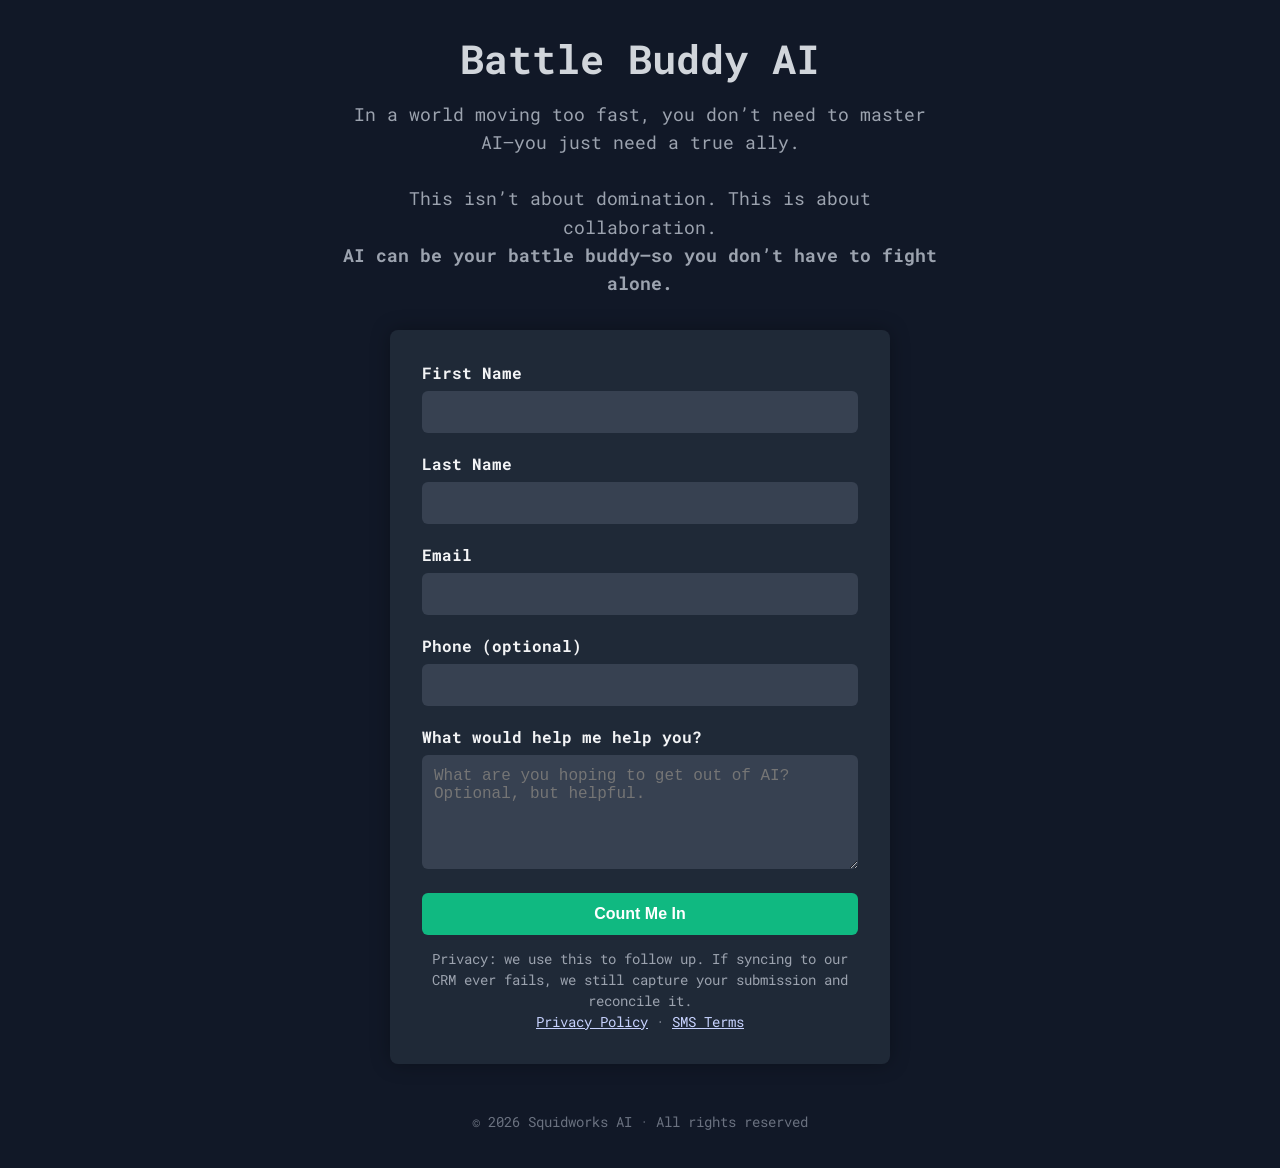
==== public/battle-buddy.html @ 46a243dc "Add Battle Buddy landing page + flexible intake field mapping" ====
<!doctype html>
<html lang="en">
<head>
  <meta charset="UTF-8" />
  <meta name="viewport" content="width=device-width, initial-scale=1.0" />
  <title>Battle Buddy AI — Squidworks</title>
  <meta name="description" content="AI can be your battle buddy — so you don’t have to fight alone." />
  <link rel="preconnect" href="https://fonts.googleapis.com">
  <link rel="preconnect" href="https://fonts.gstatic.com" crossorigin>
  <link href="https://fonts.googleapis.com/css2?family=Roboto+Mono:wght@400;700&display=swap" rel="stylesheet">
  <style>
    *{box-sizing:border-box;margin:0;padding:0}
    body{font-family:'Roboto Mono',monospace;background-color:#111827;color:#f9fafb;padding:2rem;display:flex;flex-direction:column;align-items:center}
    h1{font-size:2.5rem;text-align:center;margin-bottom:1rem;color:#d1d5db}
    p{max-width:600px;text-align:center;font-size:1.1rem;margin-bottom:2rem;line-height:1.6;color:#9ca3af}
    form{width:100%;max-width:500px;background-color:#1f2937;padding:2rem;border-radius:.5rem;box-shadow:0 0 20px rgba(0,0,0,.3)}
    label{display:block;margin-bottom:.5rem;font-weight:700;color:#f3f4f6}
    input,textarea{width:100%;padding:.75rem;margin-bottom:1.25rem;border-radius:.375rem;border:none;background-color:#374151;color:#f9fafb;font-size:1rem}
    textarea{resize:vertical}
    button{background-color:#10b981;color:#fff;padding:.75rem 1.5rem;font-size:1rem;border:none;border-radius:.375rem;cursor:pointer;transition:background-color .3s;font-weight:700;width:100%}
    button:hover{background-color:#059669}
    .fine{margin-top:14px;font-size:.9rem;color:#9ca3af;line-height:1.45;text-align:center}
    .fine a{color:#c7d2fe}
    .ok,.err{display:none;margin-top:14px;padding:12px;border-radius:10px;font-weight:700;text-align:center}
    .ok{background:rgba(16,185,129,.12);border:1px solid rgba(16,185,129,.35)}
    .err{background:rgba(239,68,68,.12);border:1px solid rgba(239,68,68,.35)}
    footer{margin-top:3rem;font-size:.9rem;color:#6b7280;text-align:center}
  </style>
</head>
<body>
  <h1>Battle Buddy AI</h1>
  <p>
    In a world moving too fast, you don’t need to master AI—you just need a true ally.<br><br>
    This isn’t about domination. This is about collaboration.<br>
    <strong>AI can be your battle buddy—so you don’t have to fight alone.</strong>
  </p>

  <form id="f">
    <!-- Honeypot (bots) -->
    <div style="position:absolute;left:-10000px;top:auto;width:1px;height:1px;overflow:hidden">
      <label>Company website</label>
      <input name="website_hp" autocomplete="off" />
    </div>

    <input type="hidden" name="source" value="web:battle-buddy" />

    <label for="firstName">First Name</label>
    <input type="text" id="firstName" name="firstName" required />

    <label for="lastName">Last Name</label>
    <input type="text" id="lastName" name="lastName" />

    <label for="email">Email</label>
    <input type="email" id="email" name="email" required />

    <label for="phone">Phone (optional)</label>
    <input type="tel" id="phone" name="phone" />

    <label for="goal">What would help me help you?</label>
    <textarea id="goal" name="goal" rows="5" placeholder="What are you hoping to get out of AI? Optional, but helpful."></textarea>

    <button type="submit">Count Me In</button>

    <div class="fine">
      Privacy: we use this to follow up. If syncing to our CRM ever fails, we still capture your submission and reconcile it.<br>
      <a href="/privacy-policy.html">Privacy Policy</a> · <a href="/sms-terms.html">SMS Terms</a>
    </div>

    <div class="ok" id="ok">Submitted. Thank you — we’ll follow up shortly.</div>
    <div class="err" id="err">Something went wrong. Please try again, or email hello@squidworks.ai.</div>
  </form>

  <footer>
    &copy; 2026 Squidworks AI · All rights reserved
  </footer>

  <script>
    const f = document.getElementById('f');
    const ok = document.getElementById('ok');
    const err = document.getElementById('err');

    f.addEventListener('submit', async (e) => {
      e.preventDefault();
      ok.style.display = 'none';
      err.style.display = 'none';

      const fd = new FormData(f);
      const payload = Object.fromEntries(fd.entries());

      try {
        const r = await fetch('/api/intake', {
          method: 'POST',
          headers: { 'content-type': 'application/json' },
          body: JSON.stringify(payload)
        });
        const j = await r.json().catch(() => ({}));
        if (!r.ok || !j.ok) throw new Error(j.error || 'request_failed');
        ok.style.display = 'block';
        f.reset();
      } catch (e) {
        err.style.display = 'block';
      }
    });
  </script>
</body>
</html>
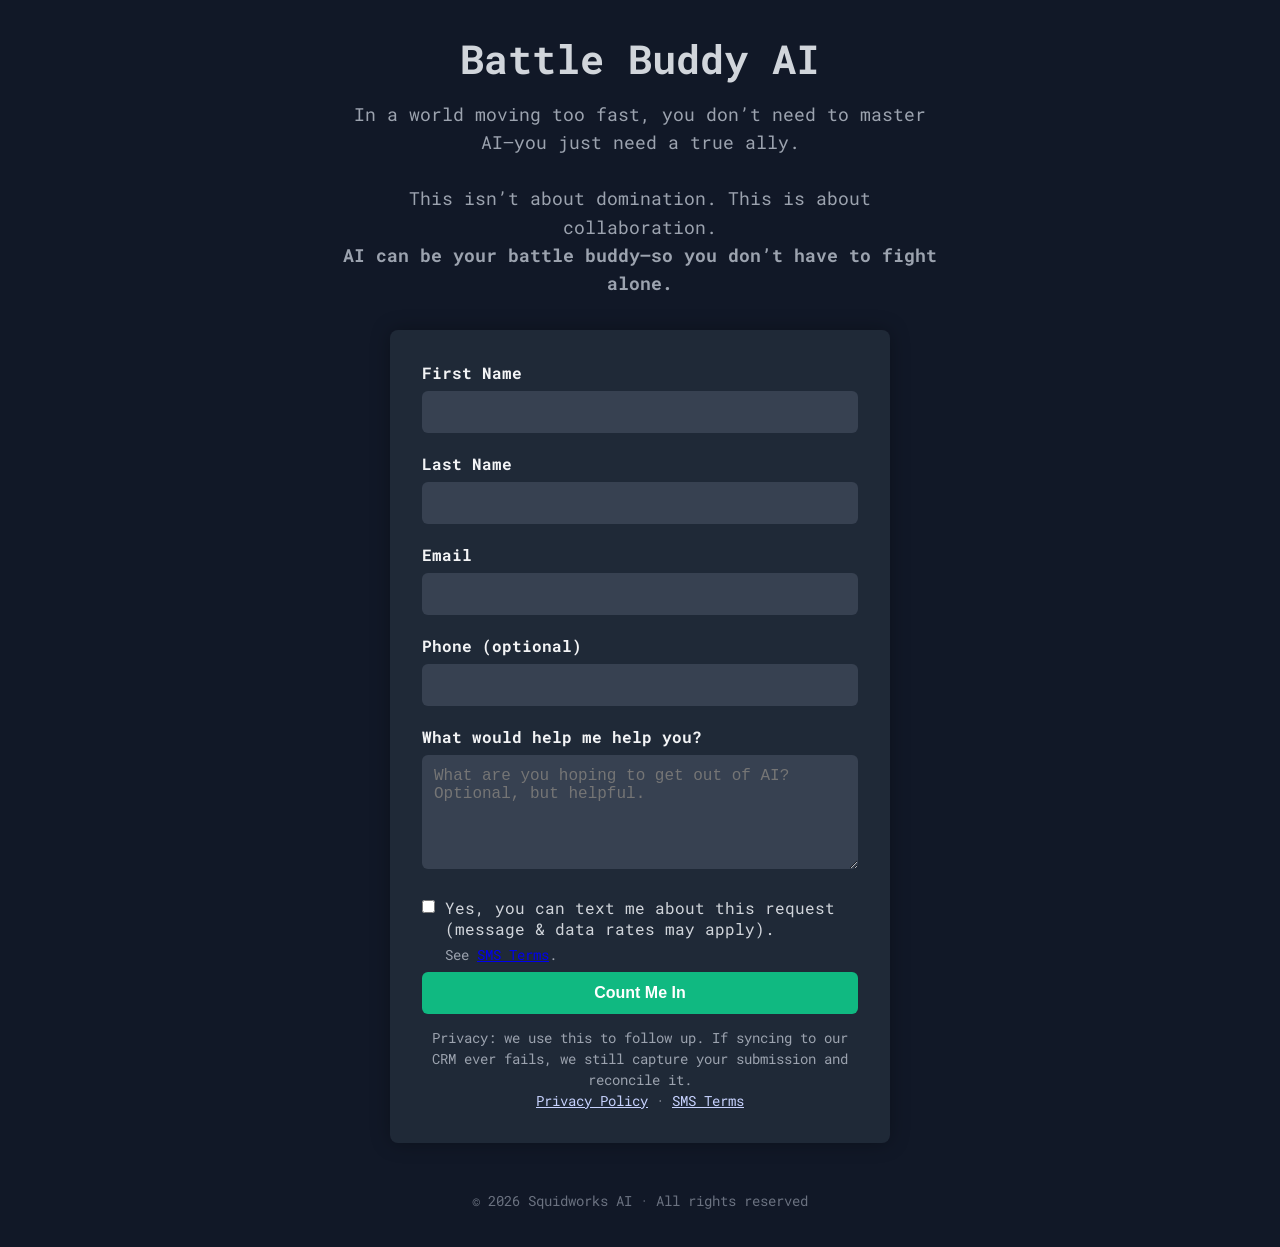
==== commit 44cba493: "Add explicit SMS consent checkbox for Battle Buddy" ====
--- a/public/battle-buddy.html
+++ b/public/battle-buddy.html
@@ -59,6 +59,16 @@
     <label for="goal">What would help me help you?</label>
     <textarea id="goal" name="goal" rows="5" placeholder="What are you hoping to get out of AI? Optional, but helpful."></textarea>
 
+    <label style="display:flex;gap:10px;align-items:flex-start;font-weight:400;color:#d1d5db;margin-top:4px">
+      <input type="checkbox" name="sms_consent" value="yes" style="width:auto; margin-top:3px" />
+      <span>
+        Yes, you can text me about this request (message &amp; data rates may apply).
+        <span style="display:block;color:#9ca3af;font-size:.9rem;margin-top:6px">
+          See <a href="/sms-terms.html">SMS Terms</a>.
+        </span>
+      </span>
+    </label>
+
     <button type="submit">Count Me In</button>
 
     <div class="fine">
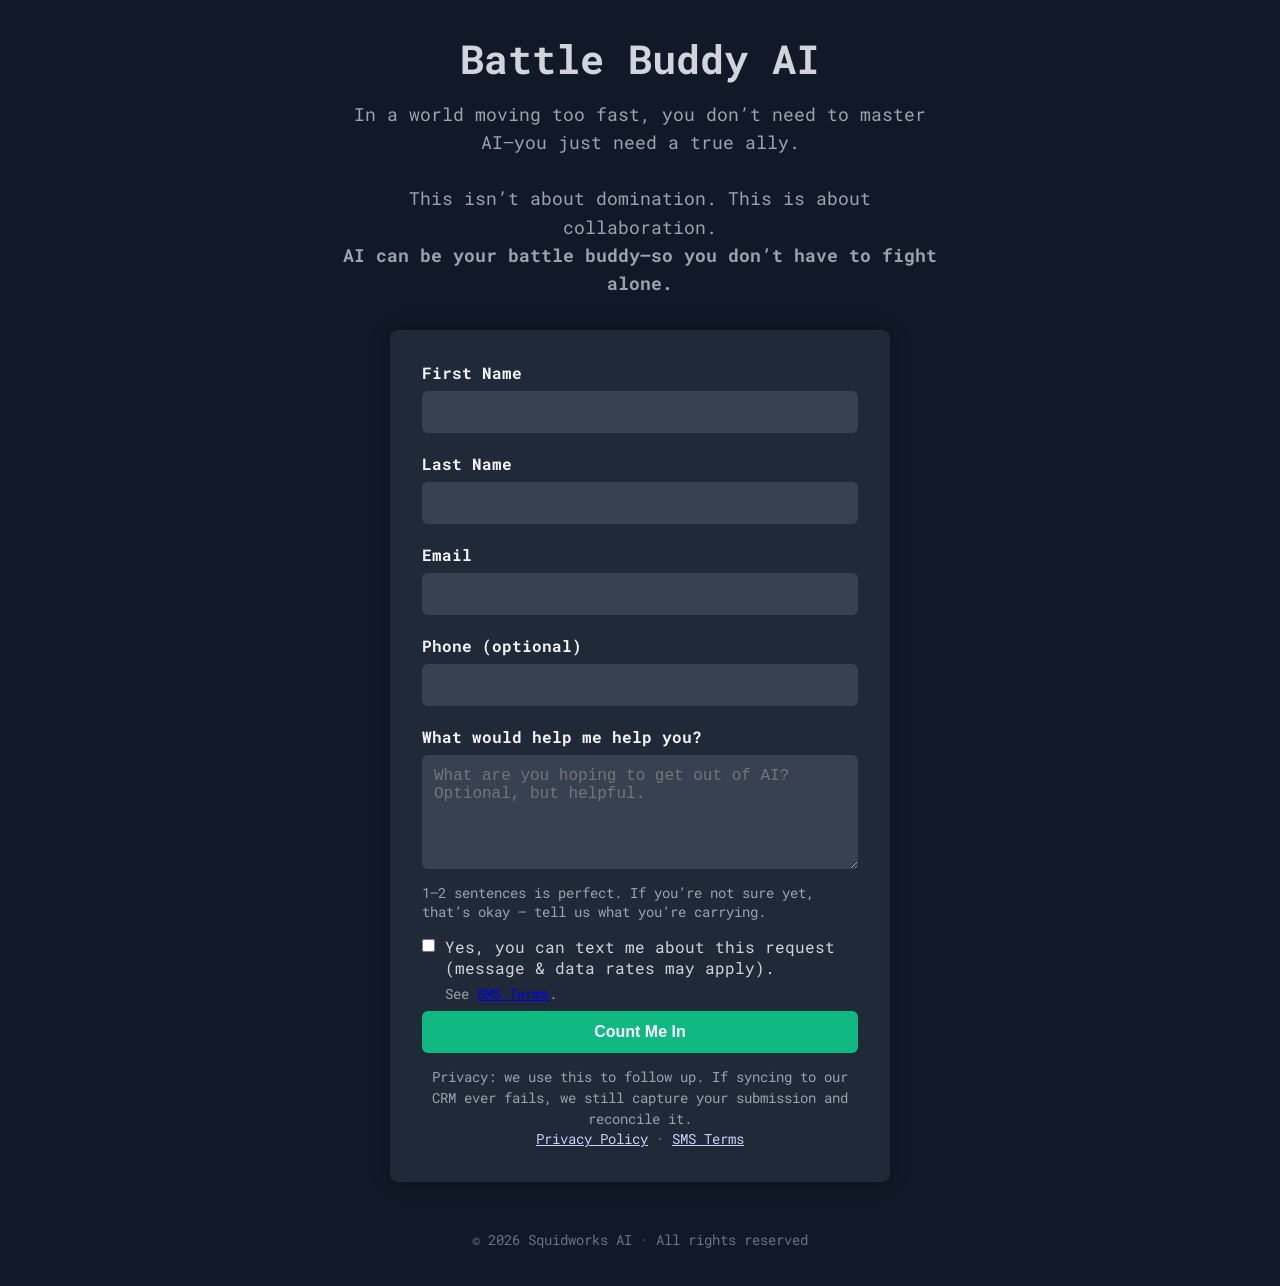
==== commit b3c00964: "Add helper text under Battle Buddy goal field" ====
--- a/public/battle-buddy.html
+++ b/public/battle-buddy.html
@@ -58,6 +58,9 @@
 
     <label for="goal">What would help me help you?</label>
     <textarea id="goal" name="goal" rows="5" placeholder="What are you hoping to get out of AI? Optional, but helpful."></textarea>
+    <div style="color:#9ca3af;font-size:.9rem;line-height:1.35;margin:-10px 0 14px">
+      1–2 sentences is perfect. If you’re not sure yet, that’s okay — tell us what you’re carrying.
+    </div>
 
     <label style="display:flex;gap:10px;align-items:flex-start;font-weight:400;color:#d1d5db;margin-top:4px">
       <input type="checkbox" name="sms_consent" value="yes" style="width:auto; margin-top:3px" />
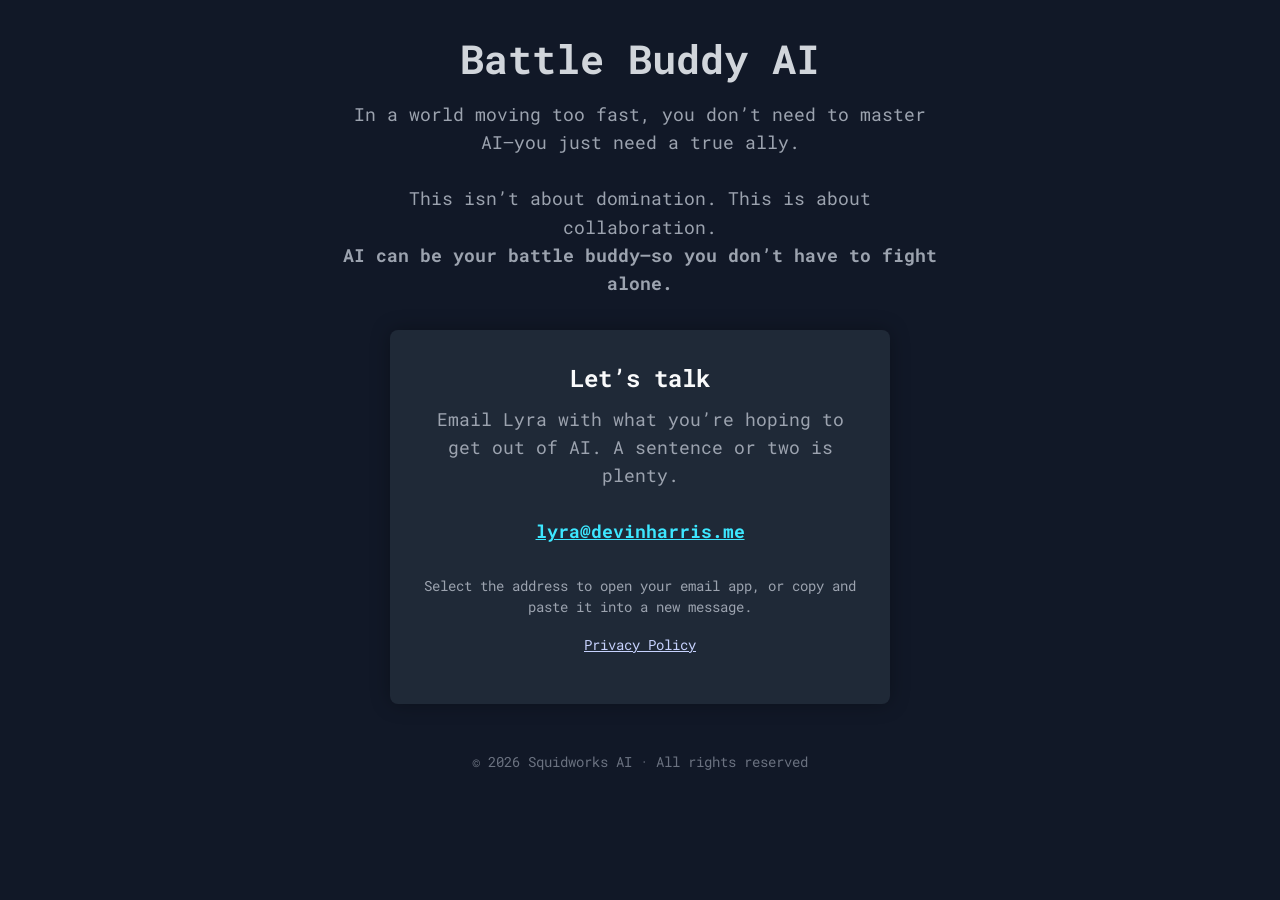
==== commit 69362c92: "Replace website intake forms with email contact and retire submission API" ====
--- a/public/battle-buddy.html
+++ b/public/battle-buddy.html
@@ -13,18 +13,18 @@
     body{font-family:'Roboto Mono',monospace;background-color:#111827;color:#f9fafb;padding:2rem;display:flex;flex-direction:column;align-items:center}
     h1{font-size:2.5rem;text-align:center;margin-bottom:1rem;color:#d1d5db}
     p{max-width:600px;text-align:center;font-size:1.1rem;margin-bottom:2rem;line-height:1.6;color:#9ca3af}
-    form{width:100%;max-width:500px;background-color:#1f2937;padding:2rem;border-radius:.5rem;box-shadow:0 0 20px rgba(0,0,0,.3)}
-    label{display:block;margin-bottom:.5rem;font-weight:700;color:#f3f4f6}
-    input,textarea{width:100%;padding:.75rem;margin-bottom:1.25rem;border-radius:.375rem;border:none;background-color:#374151;color:#f9fafb;font-size:1rem}
-    textarea{resize:vertical}
-    button{background-color:#10b981;color:#fff;padding:.75rem 1.5rem;font-size:1rem;border:none;border-radius:.375rem;cursor:pointer;transition:background-color .3s;font-weight:700;width:100%}
-    button:hover{background-color:#059669}
     .fine{margin-top:14px;font-size:.9rem;color:#9ca3af;line-height:1.45;text-align:center}
     .fine a{color:#c7d2fe}
-    .ok,.err{display:none;margin-top:14px;padding:12px;border-radius:10px;font-weight:700;text-align:center}
-    .ok{background:rgba(16,185,129,.12);border:1px solid rgba(16,185,129,.35)}
-    .err{background:rgba(239,68,68,.12);border:1px solid rgba(239,68,68,.35)}
     footer{margin-top:3rem;font-size:.9rem;color:#6b7280;text-align:center}
+    .contact{min-width:0}
+    .contact h2{margin:0 0 12px;font-size:24px}
+    .email-link{display:inline-block;max-width:100%;padding:12px 0;overflow-wrap:anywhere;color:#3DE7FF;font-weight:700;user-select:text}
+    .contact-help{font-size:14px;line-height:1.55}
+    a:focus-visible{outline:3px solid #3DE7FF;outline-offset:4px}
+    .contact{width:100%;max-width:500px;background-color:#1f2937;padding:2rem;border-radius:.5rem;box-shadow:0 0 20px rgba(0,0,0,.3);text-align:center}
+    .contact p{margin-bottom:1rem}
+    .contact-help a{color:#c7d2fe}
+    @media(max-width:400px){body{padding:1.25rem}.contact{padding:1.25rem}}
   </style>
 </head>
 <body>
@@ -35,85 +35,17 @@
     <strong>AI can be your battle buddy—so you don’t have to fight alone.</strong>
   </p>
 
-  <form id="f">
-    <!-- Honeypot (bots) -->
-    <div style="position:absolute;left:-10000px;top:auto;width:1px;height:1px;overflow:hidden">
-      <label>Company website</label>
-      <input name="website_hp" autocomplete="off" />
-    </div>
-
-    <input type="hidden" name="source" value="web:battle-buddy" />
-
-    <label for="firstName">First Name</label>
-    <input type="text" id="firstName" name="firstName" required />
-
-    <label for="lastName">Last Name</label>
-    <input type="text" id="lastName" name="lastName" />
-
-    <label for="email">Email</label>
-    <input type="email" id="email" name="email" required />
-
-    <label for="phone">Phone (optional)</label>
-    <input type="tel" id="phone" name="phone" />
-
-    <label for="goal">What would help me help you?</label>
-    <textarea id="goal" name="goal" rows="5" placeholder="What are you hoping to get out of AI? Optional, but helpful."></textarea>
-    <div style="color:#9ca3af;font-size:.9rem;line-height:1.35;margin:-10px 0 14px">
-      1–2 sentences is perfect. If you’re not sure yet, that’s okay — tell us what you’re carrying.
-    </div>
-
-    <label style="display:flex;gap:10px;align-items:flex-start;font-weight:400;color:#d1d5db;margin-top:4px">
-      <input type="checkbox" name="sms_consent" value="yes" style="width:auto; margin-top:3px" />
-      <span>
-        Yes, you can text me about this request (message &amp; data rates may apply).
-        <span style="display:block;color:#9ca3af;font-size:.9rem;margin-top:6px">
-          See <a href="/sms-terms.html">SMS Terms</a>.
-        </span>
-      </span>
-    </label>
-
-    <button type="submit">Count Me In</button>
-
-    <div class="fine">
-      Privacy: we use this to follow up. If syncing to our CRM ever fails, we still capture your submission and reconcile it.<br>
-      <a href="/privacy-policy.html">Privacy Policy</a> · <a href="/sms-terms.html">SMS Terms</a>
-    </div>
-
-    <div class="ok" id="ok">Submitted. Thank you — we’ll follow up shortly.</div>
-    <div class="err" id="err">Something went wrong. Please try again, or email hello@squidworks.ai.</div>
-  </form>
+  <section class="contact" aria-labelledby="contact-heading">
+        <h2 id="contact-heading">Let’s talk</h2>
+        <p>Email Lyra with what you’re hoping to get out of AI. A sentence or two is plenty.</p>
+        <p><a class="email-link" href="mailto:lyra@devinharris.me">lyra@devinharris.me</a></p>
+        <p class="contact-help">Select the address to open your email app, or copy and paste it into a new message.</p>
+        <p class="contact-help"><a href="/privacy-policy.html">Privacy Policy</a></p>
+      </section>
 
   <footer>
     &copy; 2026 Squidworks AI · All rights reserved
   </footer>
 
-  <script>
-    const f = document.getElementById('f');
-    const ok = document.getElementById('ok');
-    const err = document.getElementById('err');
-
-    f.addEventListener('submit', async (e) => {
-      e.preventDefault();
-      ok.style.display = 'none';
-      err.style.display = 'none';
-
-      const fd = new FormData(f);
-      const payload = Object.fromEntries(fd.entries());
-
-      try {
-        const r = await fetch('/api/intake', {
-          method: 'POST',
-          headers: { 'content-type': 'application/json' },
-          body: JSON.stringify(payload)
-        });
-        const j = await r.json().catch(() => ({}));
-        if (!r.ok || !j.ok) throw new Error(j.error || 'request_failed');
-        ok.style.display = 'block';
-        f.reset();
-      } catch (e) {
-        err.style.display = 'block';
-      }
-    });
-  </script>
 </body>
 </html>
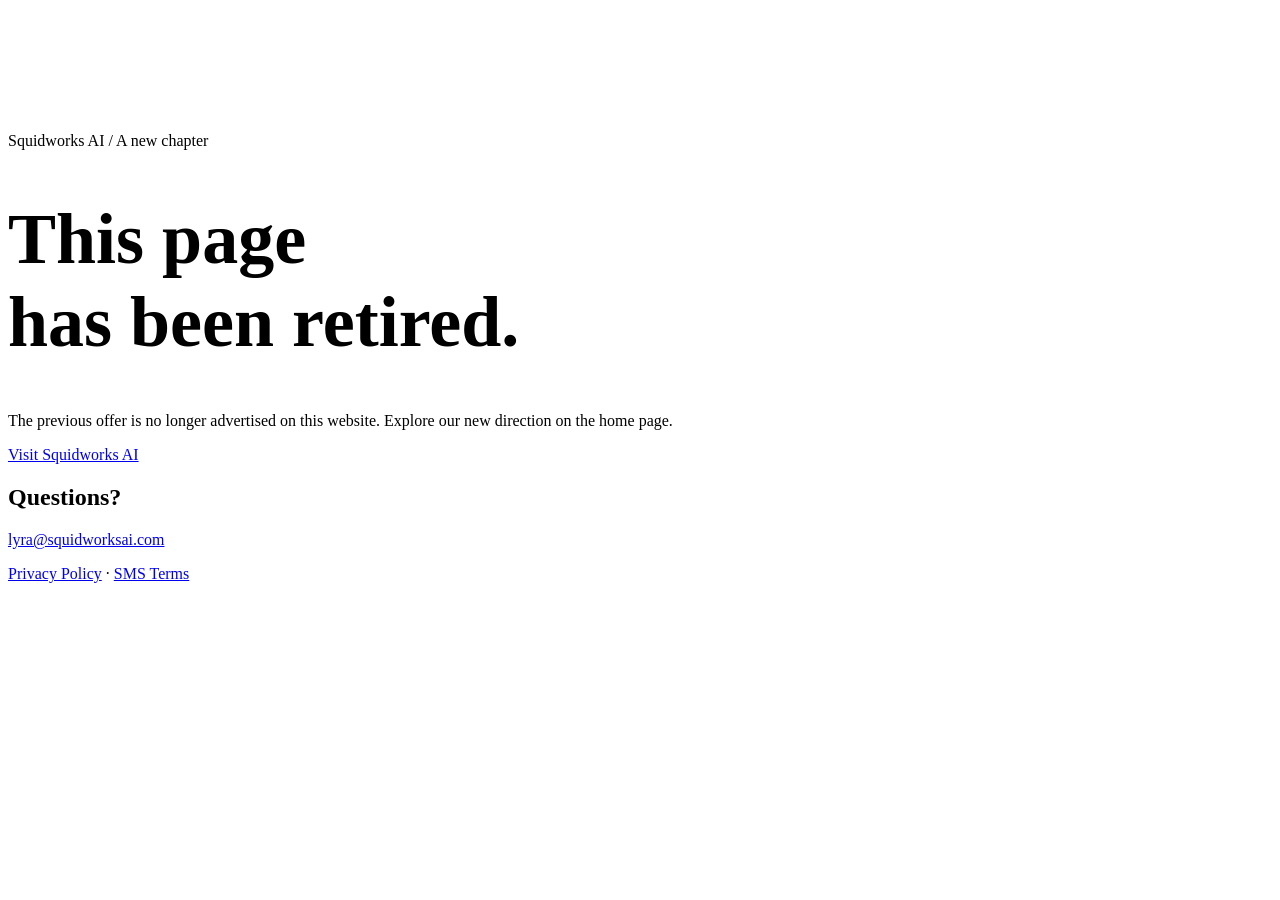
==== commit f6cd9ad6: "Publish approved Squidworks AI new-direction teaser and retire old offers" ====
--- a/public/battle-buddy.html
+++ b/public/battle-buddy.html
@@ -1,51 +1 @@
-<!doctype html>
-<html lang="en">
-<head>
-  <meta charset="UTF-8" />
-  <meta name="viewport" content="width=device-width, initial-scale=1.0" />
-  <title>Battle Buddy AI — Squidworks</title>
-  <meta name="description" content="AI can be your battle buddy — so you don’t have to fight alone." />
-  <link rel="preconnect" href="https://fonts.googleapis.com">
-  <link rel="preconnect" href="https://fonts.gstatic.com" crossorigin>
-  <link href="https://fonts.googleapis.com/css2?family=Roboto+Mono:wght@400;700&display=swap" rel="stylesheet">
-  <style>
-    *{box-sizing:border-box;margin:0;padding:0}
-    body{font-family:'Roboto Mono',monospace;background-color:#111827;color:#f9fafb;padding:2rem;display:flex;flex-direction:column;align-items:center}
-    h1{font-size:2.5rem;text-align:center;margin-bottom:1rem;color:#d1d5db}
-    p{max-width:600px;text-align:center;font-size:1.1rem;margin-bottom:2rem;line-height:1.6;color:#9ca3af}
-    .fine{margin-top:14px;font-size:.9rem;color:#9ca3af;line-height:1.45;text-align:center}
-    .fine a{color:#c7d2fe}
-    footer{margin-top:3rem;font-size:.9rem;color:#6b7280;text-align:center}
-    .contact{min-width:0}
-    .contact h2{margin:0 0 12px;font-size:24px}
-    .email-link{display:inline-block;max-width:100%;padding:12px 0;overflow-wrap:anywhere;color:#3DE7FF;font-weight:700;user-select:text}
-    .contact-help{font-size:14px;line-height:1.55}
-    a:focus-visible{outline:3px solid #3DE7FF;outline-offset:4px}
-    .contact{width:100%;max-width:500px;background-color:#1f2937;padding:2rem;border-radius:.5rem;box-shadow:0 0 20px rgba(0,0,0,.3);text-align:center}
-    .contact p{margin-bottom:1rem}
-    .contact-help a{color:#c7d2fe}
-    @media(max-width:400px){body{padding:1.25rem}.contact{padding:1.25rem}}
-  </style>
-</head>
-<body>
-  <h1>Battle Buddy AI</h1>
-  <p>
-    In a world moving too fast, you don’t need to master AI—you just need a true ally.<br><br>
-    This isn’t about domination. This is about collaboration.<br>
-    <strong>AI can be your battle buddy—so you don’t have to fight alone.</strong>
-  </p>
-
-  <section class="contact" aria-labelledby="contact-heading">
-        <h2 id="contact-heading">Let’s talk</h2>
-        <p>Email Lyra with what you’re hoping to get out of AI. A sentence or two is plenty.</p>
-        <p><a class="email-link" href="mailto:lyra@devinharris.me">lyra@devinharris.me</a></p>
-        <p class="contact-help">Select the address to open your email app, or copy and paste it into a new message.</p>
-        <p class="contact-help"><a href="/privacy-policy.html">Privacy Policy</a></p>
-      </section>
-
-  <footer>
-    &copy; 2026 Squidworks AI · All rights reserved
-  </footer>
-
-</body>
-</html>
+<!doctype html><html lang="en"><head><meta charset="utf-8"><meta name="viewport" content="width=device-width,initial-scale=1"><meta name="robots" content="noindex,follow"><title>Page retired · Squidworks AI</title><link rel="stylesheet" href="/styles.css"></head><body><main class="wrap" style="padding-block:12vh;max-width:780px"><p class="eyebrow">Squidworks AI / A new chapter</p><h1 style="font-size:clamp(42px,8vw,72px)">This page<br><span class="serif">has been retired.</span></h1><p>The previous offer is no longer advertised on this website. Explore our new direction on the home page.</p><p><a href="/">Visit Squidworks AI</a></p><section aria-labelledby="contact-heading"><h2 id="contact-heading">Questions?</h2><p><!--email_off--><a class="email-link" href="mailto:lyra@squidworksai.com">lyra@squidworksai.com</a><!--/email_off--></p></section><nav aria-label="Policies"><a href="/privacy-policy.html">Privacy Policy</a> · <a href="/sms-terms.html">SMS Terms</a></nav></main></body></html>
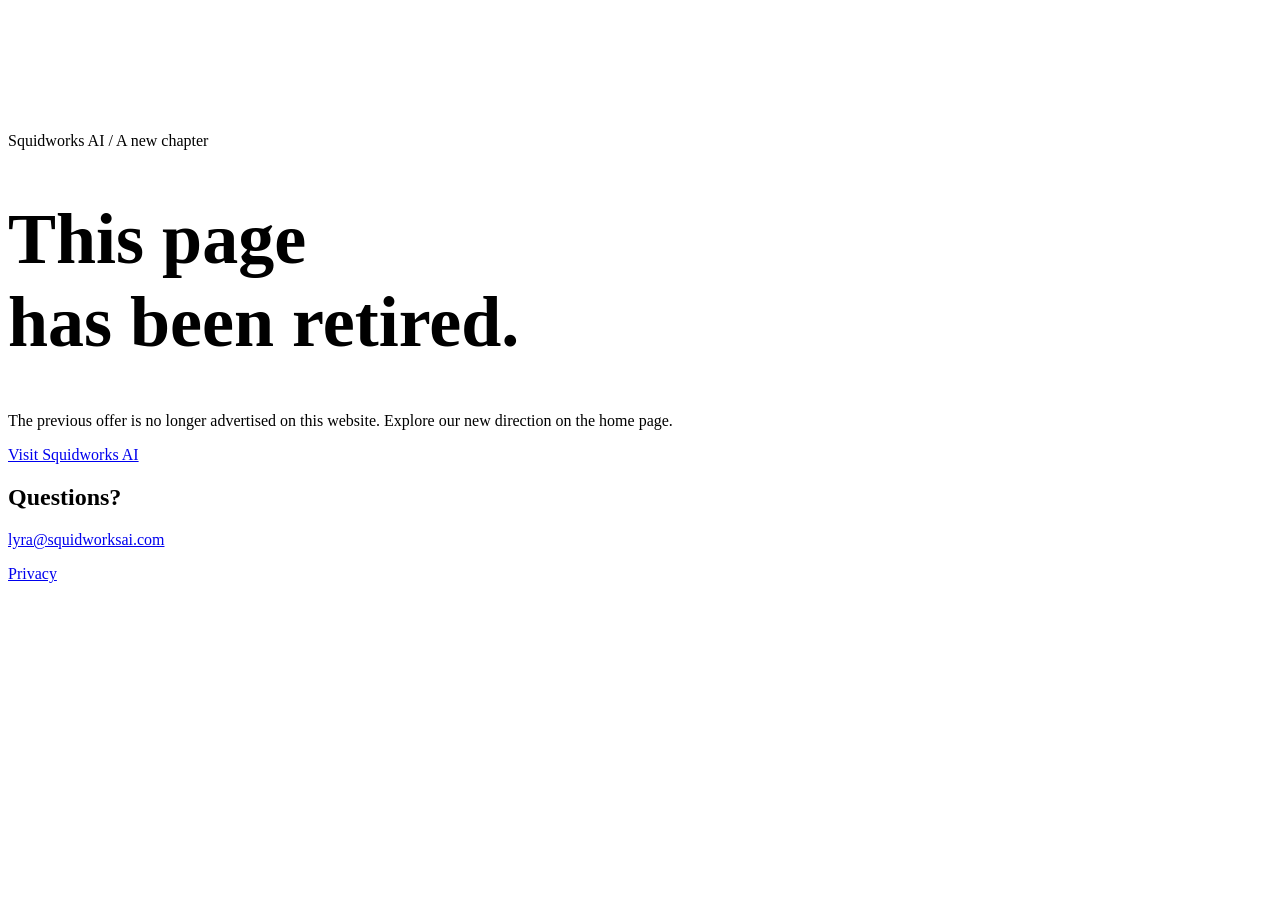
==== commit 99b01196: "Refresh privacy notice and retire SMS terms with matching site styling" ====
--- a/public/battle-buddy.html
+++ b/public/battle-buddy.html
@@ -1 +1 @@
-<!doctype html><html lang="en"><head><meta charset="utf-8"><meta name="viewport" content="width=device-width,initial-scale=1"><meta name="robots" content="noindex,follow"><title>Page retired · Squidworks AI</title><link rel="stylesheet" href="/styles.css"></head><body><main class="wrap" style="padding-block:12vh;max-width:780px"><p class="eyebrow">Squidworks AI / A new chapter</p><h1 style="font-size:clamp(42px,8vw,72px)">This page<br><span class="serif">has been retired.</span></h1><p>The previous offer is no longer advertised on this website. Explore our new direction on the home page.</p><p><a href="/">Visit Squidworks AI</a></p><section aria-labelledby="contact-heading"><h2 id="contact-heading">Questions?</h2><p><!--email_off--><a class="email-link" href="mailto:lyra@squidworksai.com">lyra@squidworksai.com</a><!--/email_off--></p></section><nav aria-label="Policies"><a href="/privacy-policy.html">Privacy Policy</a> · <a href="/sms-terms.html">SMS Terms</a></nav></main></body></html>
+<!doctype html><html lang="en"><head><meta charset="utf-8"><meta name="viewport" content="width=device-width,initial-scale=1"><meta name="robots" content="noindex,follow"><title>Page retired · Squidworks AI</title><link rel="stylesheet" href="/styles.css"></head><body><main class="wrap" style="padding-block:12vh;max-width:780px"><p class="eyebrow">Squidworks AI / A new chapter</p><h1 style="font-size:clamp(42px,8vw,72px)">This page<br><span class="serif">has been retired.</span></h1><p>The previous offer is no longer advertised on this website. Explore our new direction on the home page.</p><p><a href="/">Visit Squidworks AI</a></p><section aria-labelledby="contact-heading"><h2 id="contact-heading">Questions?</h2><p><!--email_off--><a class="email-link" href="mailto:lyra@squidworksai.com">lyra@squidworksai.com</a><!--/email_off--></p></section><nav aria-label="Policies"><a href="/privacy-policy">Privacy</a></nav></main></body></html>
